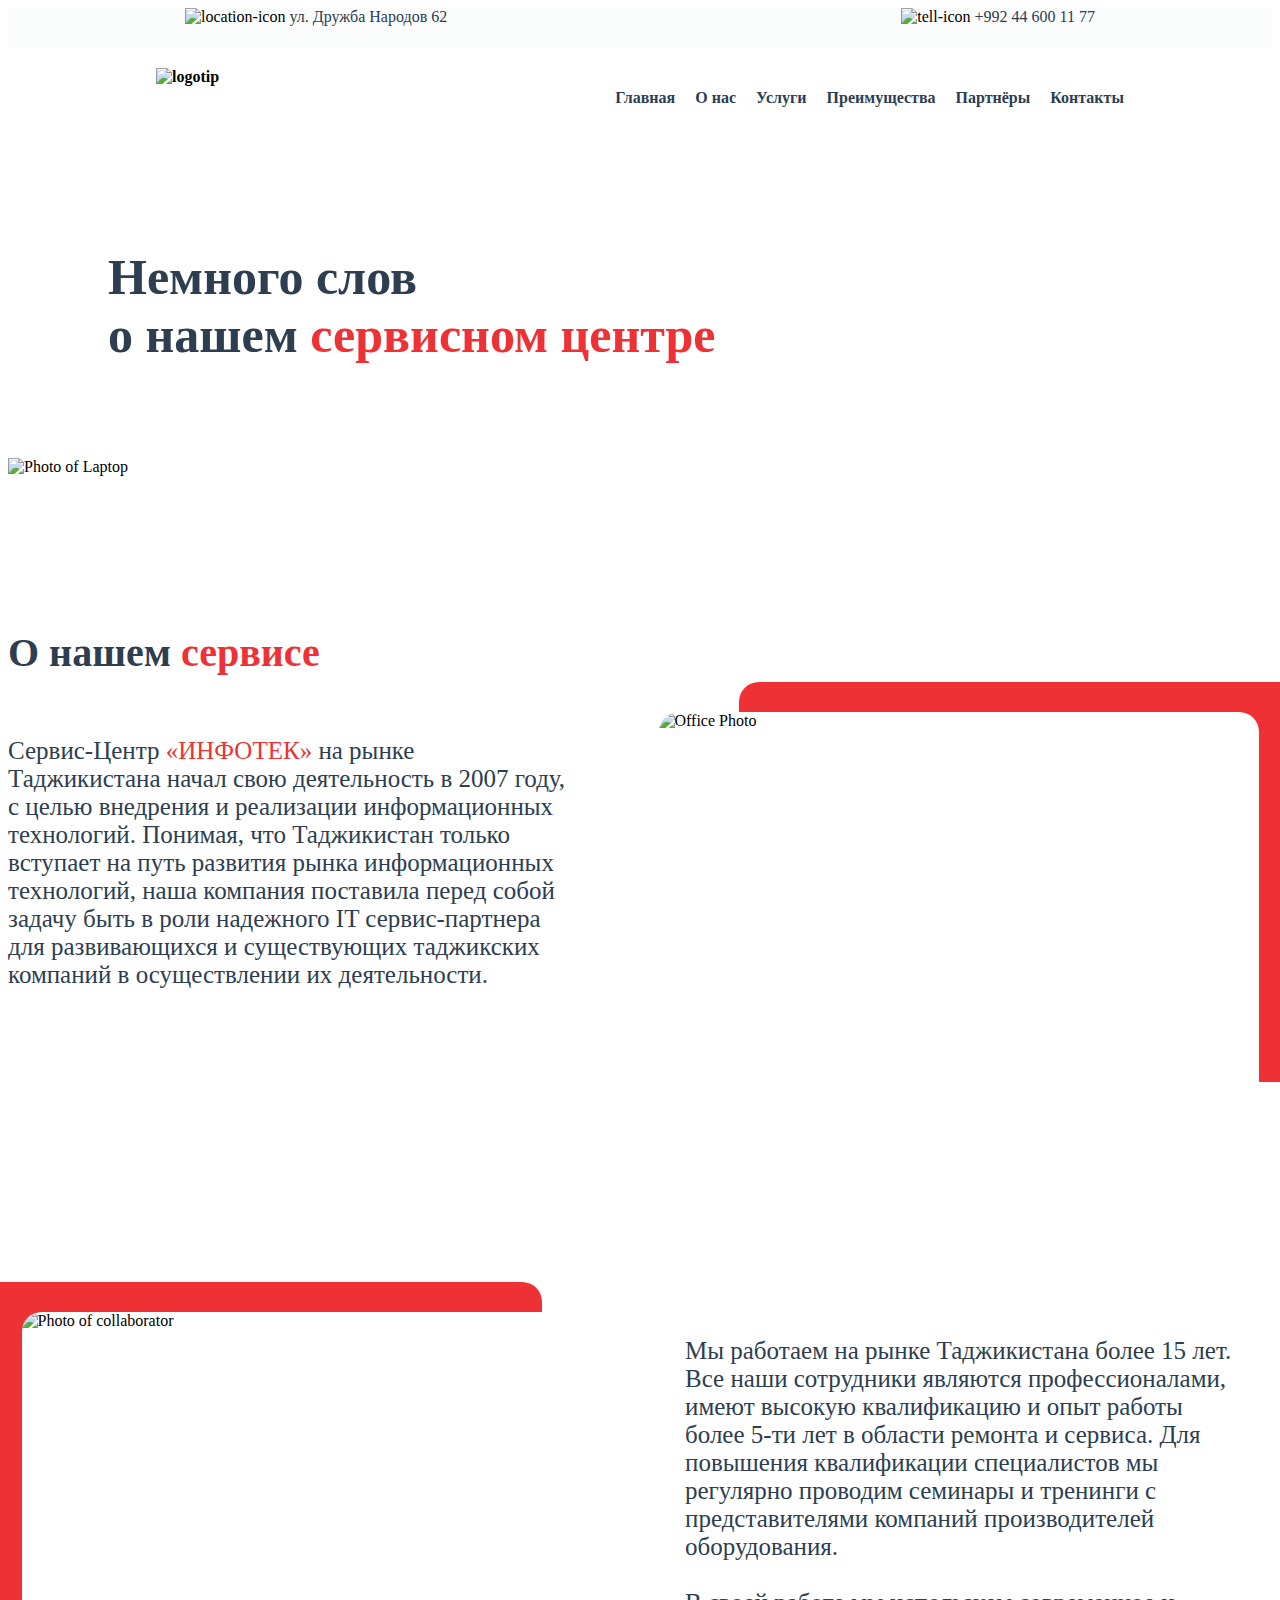
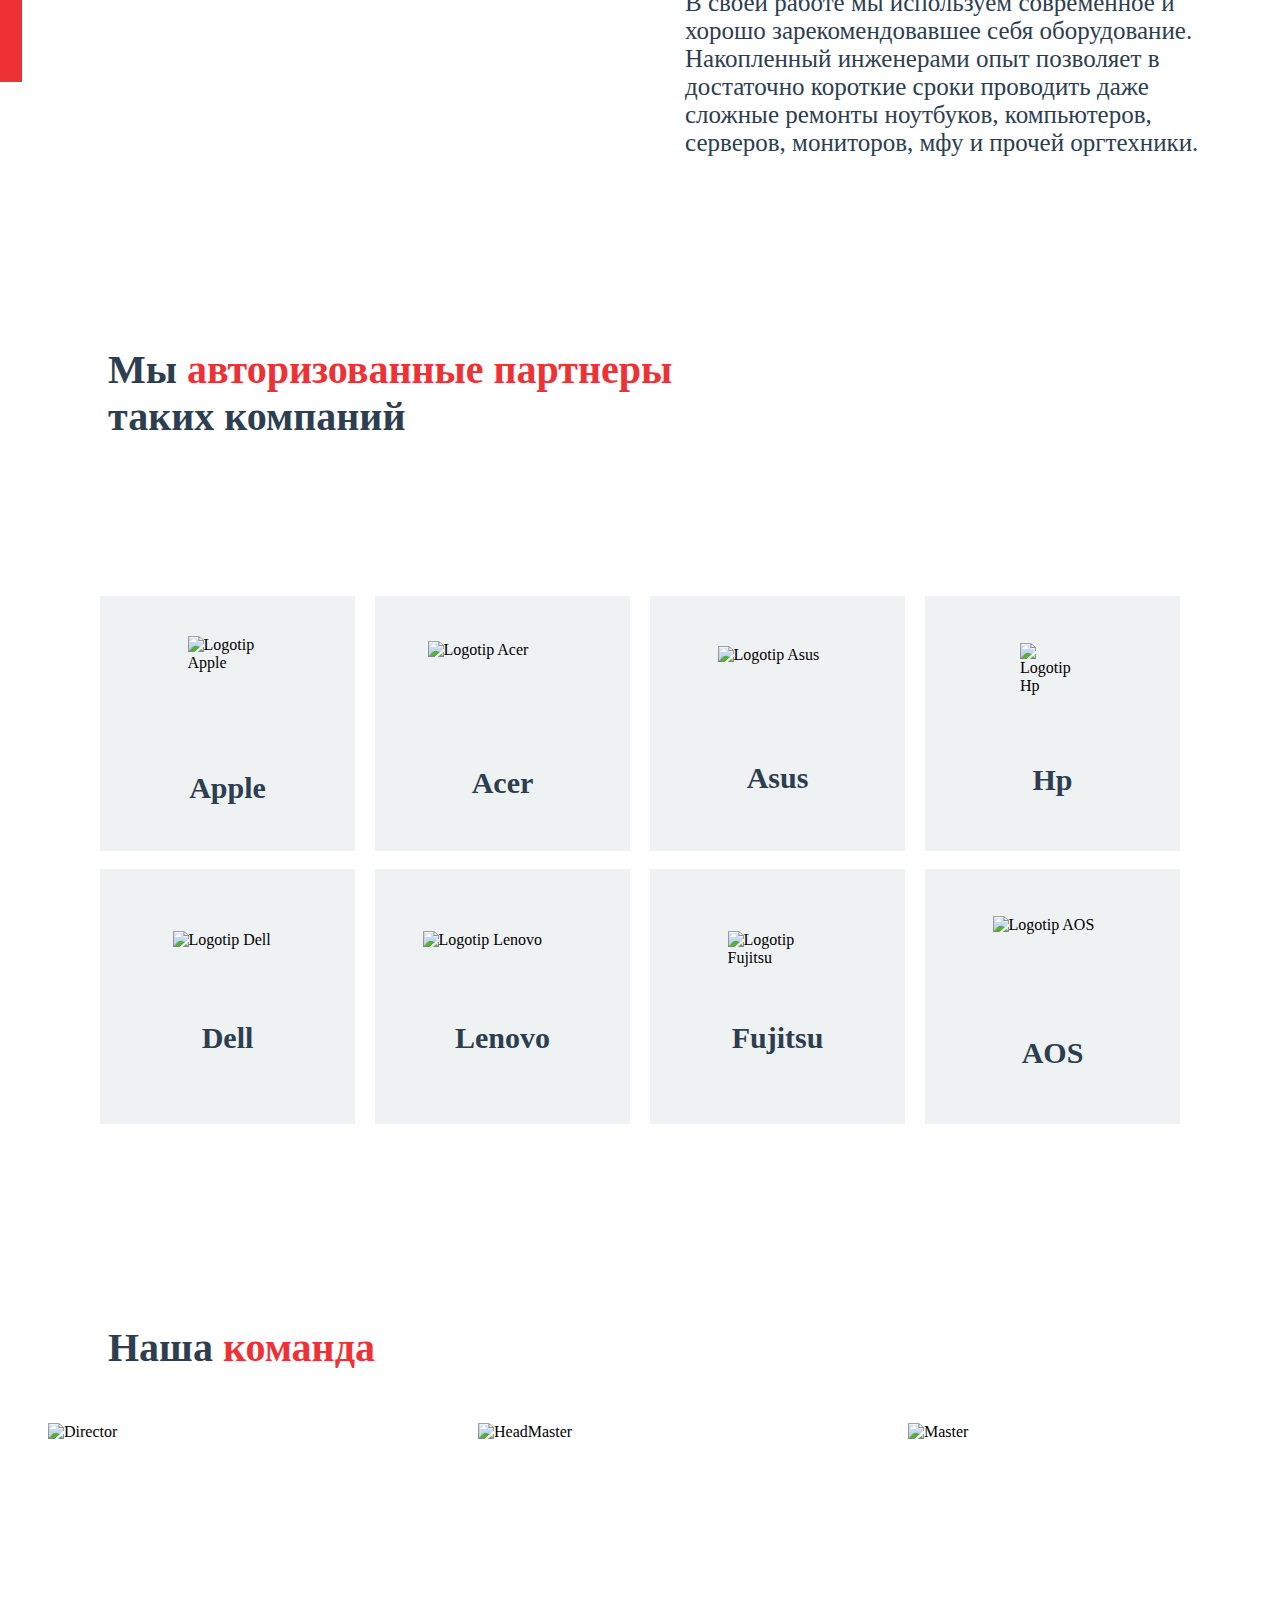
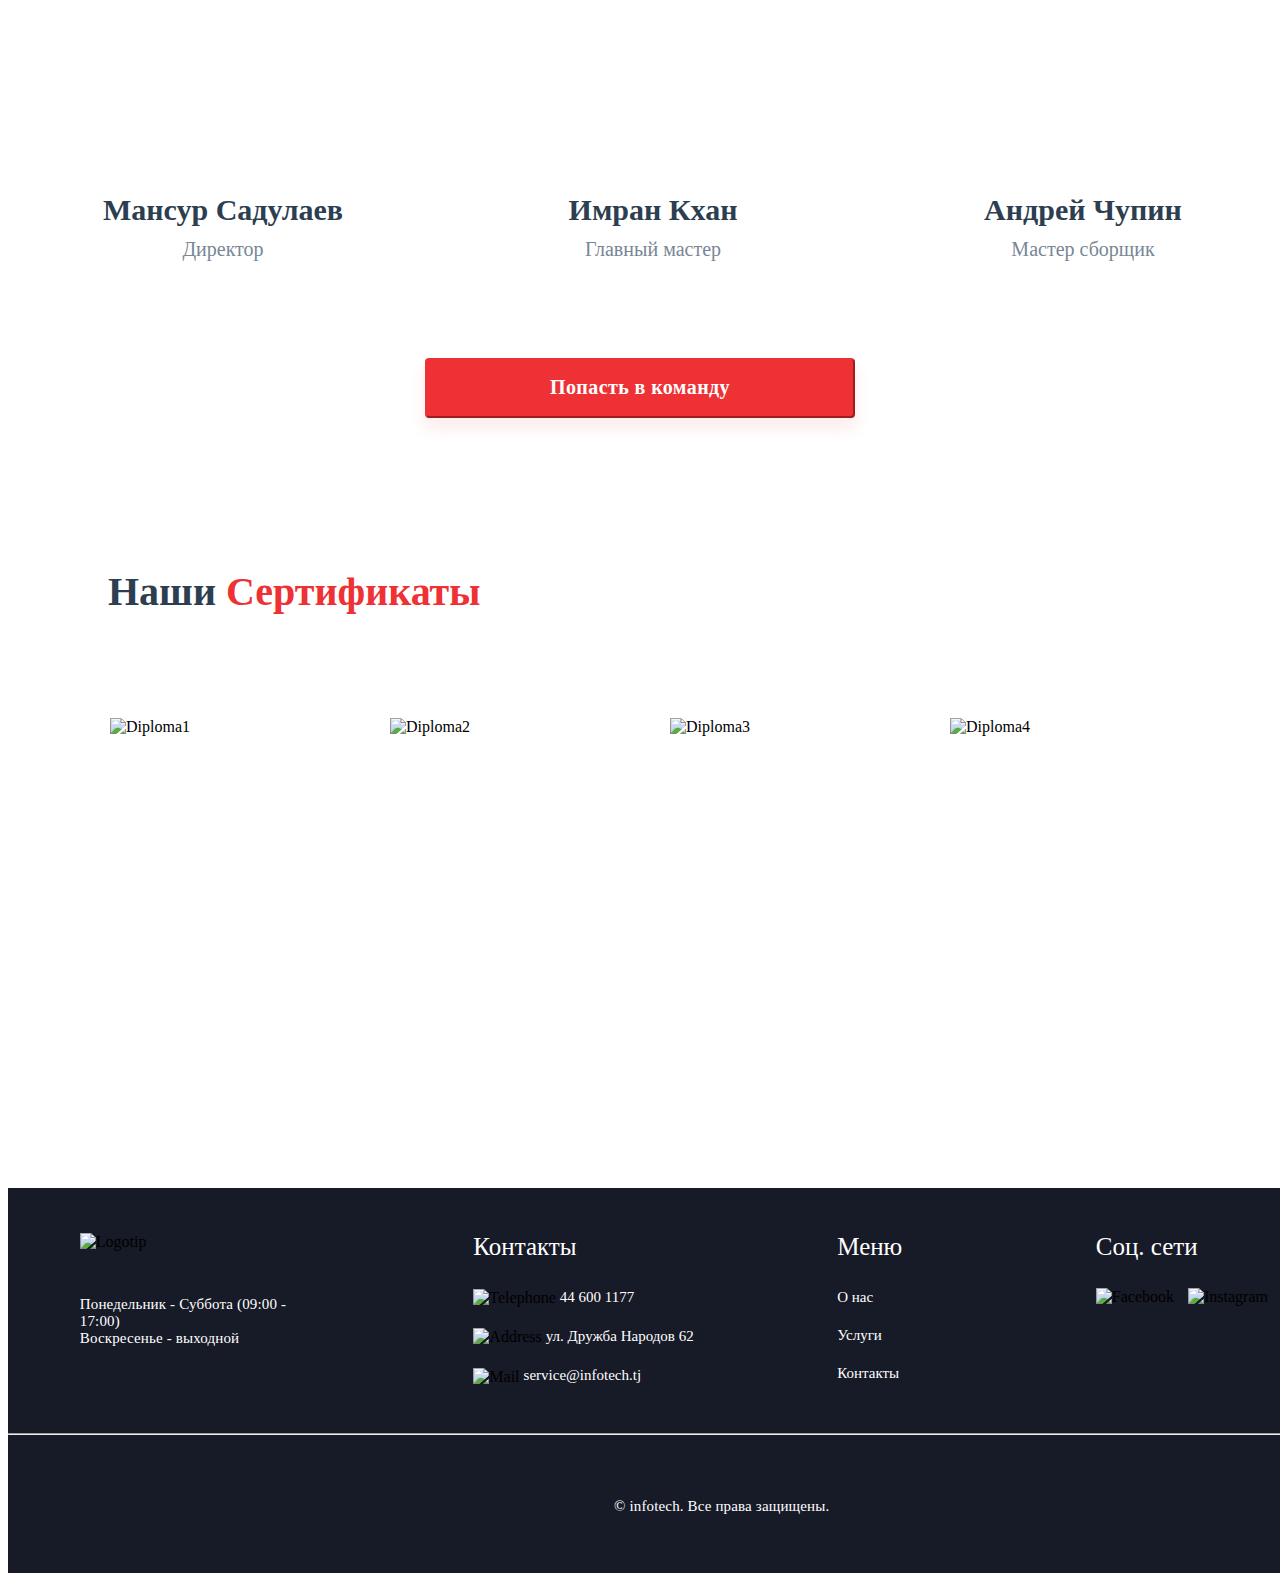
==== about_us.html @ bb3c976b "First HTML\CSS project" ====
<!DOCTYPE html>
<html lang="en">
<head>
    <meta charset="UTF-8">
    <meta http-equiv="X-UA-Compatible" content="IE=edge">
    <meta name="viewport" content="width=device-width, initial-scale=1.0">
    <link rel="stylesheet" href="style_1.css">
    <title>О нас</title>
</head>
<body>
    <header>
        <div class="header-top"> 
            <div class="header-top-location">
                <img class="location" src="C:\Users\tahmi\Desktop\InfoTech\svg\location.svg" alt="location-icon">
                <span><a href=""> ул. Дружба Народов 62 </a></span>
            </div>
            <div class="header-top-tel">
                <img class="call" src="C:\Users\tahmi\Desktop\InfoTech\svg\call.svg" alt="tell-icon">
                <span> <a href="tel:+992 44 600 11 77"> +992 44 600 11 77</a></span>
            </div>
        </div>
        <div class="header-middle">
            <img class="logo" src="C:\Users\tahmi\Desktop\InfoTech\svg\logotip.svg" alt="logotip">

            <nav class="header_nav">
                <a href="http://infotech.tj/">Главная</a>
                <a href="http://infotech.tj/about_us.html">О нас</a>
                <a href="http://infotech.tj/service.html">Услуги</a>
                <a href="http://infotech.tj/advantage.html">Преимущества</a>
                <a href="http://infotech.tj/partners.html">Партнёры</a>
                <a href="http://infotech.tj/contacts.html">Контакты</a>
            </nav>
        </div>
    </header>
    <main>
        <div class="service_center">
            <h1>Немного слов<br> о нашем <span>сервисном центре</span></h1>
            <img src="C:\Users\tahmi\Desktop\InfoTech\jpg\image 7.jpg" alt="Photo of Laptop" width="1440"
            height="590">
        </div>
        <div class="about_service">
            <h2>О нашем <span>сервисе</span></h2>
            <div class="abser1">
                <p>Сервис-Центр <span>«ИНФОТЕК»</span> на рынке Таджикистана начал свою деятельность в 2007 году, 
                    с целью внедрения и реализации информационных технологий. Понимая, что Таджикистан 
                    только вступает на путь развития рынка информационных технологий, наша компания 
                    поставила перед собой задачу быть в роли надежного IT сервис-партнера 
                    для развивающихся и существующих таджикских компаний в осуществлении их деятельности.</p>
                <img src="C:\Users\tahmi\Desktop\InfoTech\jpg\image 8.jpg" alt="Office Photo">
                </div>
            <div class="abser2">
                <img src="C:\Users\tahmi\Desktop\InfoTech\jpg\image 9.jpg" alt="Photo of collaborator">
                <p>Мы работаем на рынке Таджикистана более 15 лет. 
                    Все наши сотрудники являются профессионалами, имеют высокую квалификацию 
                    и опыт работы более 5-ти лет в области ремонта и сервиса. 
                    Для повышения квалификации специалистов мы регулярно проводим семинары 
                    и тренинги с представителями компаний производителей оборудования. <br>
                    <br>В своей работе мы используем современное и хорошо зарекомендовавшее себя оборудование. 
                    Накопленный инженерами опыт позволяет в достаточно короткие сроки проводить 
                    даже сложные ремонты ноутбуков, компьютеров, серверов, мониторов, мфу и прочей 
                    оргтехники.
                </p>
            </div>
        </div>
        <div class="partnership">
            <h2>Мы <span>авторизованные партнеры</span><br> таких компаний</h2>
            <div class="companies">
                <div class="company1">
                    <div>
                        <figure class="Apple">
                            <img src="C:\Users\tahmi\Desktop\InfoTech\svg\apple.svg" alt="Logotip Apple" width="80" height="80">
                            <figcaption>Apple</figcaption>
                        </figure>
                    </div>
                    <div>
                        <figure class="Acer">
                            <img src="C:\Users\tahmi\Desktop\InfoTech\svg\acer.svg" alt="Logotip Acer" width="150" height="45">
                            <figcaption>Acer</figcaption>
                        </figure>
                    </div>
                    <div>
                        <figure class="Asus">
                            <img src="C:\Users\tahmi\Desktop\InfoTech\svg\asus.svg" alt="Logotip Asus" width="120" height="35">
                            <figcaption>Asus</figcaption>
                        </figure>
                    </div>
                    <div>
                        <figure class="Hp">
                            <img src="C:\Users\tahmi\Desktop\InfoTech\svg\hp.svg" alt="Logotip Hp" width="65" height="65">
                            <figcaption>Hp</figcaption>
                        </figure>
                    </div>
                </div>
                <br>
                <div class="company2">
                    <div>
                        <figure class="Dell">
                            <img src="C:\Users\tahmi\Desktop\InfoTech\svg\dell.svg" alt="Logotip Dell" width="110" height="35">
                            <figcaption>Dell</figcaption>
                        </figure>
                    </div>
                    <div>
                        <figure class="Lenovo">
                            <img src="C:\Users\tahmi\Desktop\InfoTech\svg\lenovo.svg" alt="Logotip Lenovo" width="160" height="35">
                            <figcaption>Lenovo</figcaption>
                        </figure>
                    </div>
                    <div>
                        <figure class="Fujitsu">
                            <img src="C:\Users\tahmi\Desktop\InfoTech\svg\fujitsu.svg" alt="Logotip Fujitsu" width="100" height="50">
                            <figcaption>Fujitsu</figcaption>
                        </figure>
                    </div>
                    <div>
                        <figure class="AOS">
                            <img src="C:\Users\tahmi\Desktop\InfoTech\svg\aos.svg" alt="Logotip AOS" width="120" height="120">
                            <figcaption>AOS</figcaption>
                        </figure>
                    </div>
                </div> 
            </div>
        </div>
        <div class="our_team">
            <h2>Наша <span>команда</span></h2>
            <div class="workers">
                <div>
                    <figure>
                        <img src="C:\Users\tahmi\Desktop\InfoTech\jpg\person_1.jpg" alt="Director" width="350" height="350">
                        <span>Мансур Садулаев</span>
                        <figcaption>Директор</figcaption>
                    </figure>
                </div>
                <div>
                    <figure>
                        <img src="C:\Users\tahmi\Desktop\InfoTech\jpg\person_2.jpg" alt="HeadMaster" width="350" height="350">
                        <span>Имран Кхан</span>
                        <figcaption>Главный мастер</figcaption>
                    </figure>
                </div>
                <div>
                    <figure>
                        <img src="C:\Users\tahmi\Desktop\InfoTech\jpg\person_3.jpg" alt="Master" width="350" height="350">
                        <span>Андрей Чупин</span>
                        <figcaption>Мастер сборщик</figcaption>
                    </figure>
                </div>
            </div>
            <button class="button3"><span>Попасть в команду</span></button>
        </div>
        <div class="diplomas">
            <h2>Наши <span>Сертификаты</span></h2>
            <div>
                <div class="dip_img">
                    <img src="C:\Users\tahmi\Desktop\InfoTech\jpg\diploma_1.jpg" alt="Diploma1" width="220" height="320">
                    <img src="C:\Users\tahmi\Desktop\InfoTech\jpg\diploma_2.jpg" alt="Diploma2" width="220" height="320">
                    <img src="C:\Users\tahmi\Desktop\InfoTech\jpg\diploma_3.jpg" alt="Diploma3" width="220" height="320">
                    <img src="C:\Users\tahmi\Desktop\InfoTech\jpg\diploma_4.jpg" alt="Diploma4" width="220" height="320">
                </div>
            </div>
        </div>
    </main>
    <footer>
        <div class="footer-part">
           <div class="schedule">
                <img src="C:\Users\tahmi\Desktop\InfoTech\svg\logotip.svg" alt="Logotip">
                <p>Понедельник - Суббота (09:00 - 17:00)<br>
                    Воскресенье - выходной</p>
            </div>
            <div class="contacts">
                <h3>Контакты</h3>
                <div class="telephone">
                    <img src="C:\Users\tahmi\Desktop\InfoTech\svg\telephone.svg" alt="Telephone" width="20" height="20">
                    <span>44  600  1177</span>
                </div>
                <div class="address">
                    <img src="C:\Users\tahmi\Desktop\InfoTech\svg\address.svg" alt="Address" width="20" height="20">
                    <span>ул. Дружба Народов 62</span>
                </div>
                <div class="email">
                    <img src="C:\Users\tahmi\Desktop\InfoTech\svg\email.svg" alt="Mail" width="20" height="20">
                    <span>service@infotech.tj</span>
                </div>
            </div>
            <div class="menu">
                <h3>Меню</h3>
                <nav>
                    <ul class="navigation">
                        <li><a href="http://infotech.tj/about_us.html">О нас</a></li>
                        <li><a href="http://infotech.tj/service.html">Услуги</a></li>
                        <li><a href="http://infotech.tj/contacts.html">Контакты</a></li>
                    </ul>
                </nav>
            </div>
            <div class="social_media">
                <h3>Соц. сети</h3>
                <div class="social_icons">
                    <img src="C:\Users\tahmi\Desktop\InfoTech\svg\app_facebook_logo_.svg" alt="Facebook" width="50" height="50">
                    <img src="C:\Users\tahmi\Desktop\InfoTech\svg\app_instagram_logo.svg" alt="Instagram" width="50" height="50">
                    <img src="C:\Users\tahmi\Desktop\InfoTech\svg\telegram_logo_messanger.svg" alt="Telegram" width="50" height="50">
                </div>
            </div>
        </div>
        <hr>
        <p>© infotech. Все права защищены.</p>
    </footer>
</body>
</html>
---- style_1.css ----
/* Header Top */
.header-top{
    display: grid;
    grid-auto-flow: column;
    background: rgba(236, 240, 241, 0.2);
    height: 40px;
    min-width: 200px;
    column-gap: 100px;
    justify-content: space-around;
}

a{
    font-family: 'Montserrat';
    font-style: normal;
    color: #2C3E50;
    text-decoration: none;
}

a:hover{
    text-decoration: underline;
}

/* Header Middle */
.header-middle{
    display: grid;
    grid-auto-flow: column;
    justify-content: space-around;
    height: 60px;
    min-width: 200px;
    column-gap: 100px;
    margin-bottom: 30px;
    font-family: 'Montserrat';
    font-style: normal;
    font-weight: 600;
    margin-top: 20px;
}

.header_nav{
    display: grid;
    grid-auto-flow: column;
    column-gap: 20px;
    align-self: center;
}

h1 span,
h2 span,
p span{
    color: #EE3135;
}

/* Main Top */
main{
    margin-top: 120px;
}

.service_center{
    margin-bottom: 120px;
}

h1{
    width: 710px;
    height: 110px;
    font-family: 'Montserrat';
    font-style: normal;
    font-weight: 600;
    font-size: 50px;
    color: #2C3E50;
    margin-left: 100px;
    margin-bottom: 100px;
}

/* About service part */
.about_service{
    display: grid;
}

.about_service h2{
    width: 350px;
    height: 50px;
    font-family: 'Gilroy';
    font-style: normal;
    font-weight: 600;
    font-size: 40px;
    color: #2C3E50;
}

.abser1,
.abser2{
    display: grid;
    grid-auto-flow: column;
    margin-bottom: 200px;
    column-gap: 50px;
}

div p{
    width: 560px;
    height: 350px;
    font-family: 'Montserrat';
    font-style: normal;
    font-weight: 500;
    font-size: 25px;
    color: #2C3E50;
}

.abser1 img{
    width: 600px;
    height: 400px;
    justify-self: center;
    border-radius: 20px;
    box-shadow: 80px -30px 0px #EE3135;
}

.abser2 img{
    width: 600px;
    height: 400px;
    justify-self: center;
    border-radius: 20px;
    box-shadow: -80px -30px 0px #EE3135;
}

/* Partnership Part */
.partnership h2{
    width: 710px;
    height: 100px;
    font-family: 'Montserrat';
    font-style: normal;
    font-weight: 600;
    font-size: 40px;
    color: #2C3E50;
    margin-left: 100px;
    margin-bottom: 150px;
}

.companies{
    display: grid;
    margin-bottom: 200px;
    justify-content: center;
}

.company1,
.company2{
    display: grid;
    grid-auto-flow: column;
    column-gap: 20px;
    justify-content: center;
}

.company1 div,
.company2 div{
    width: 255px;
    height: 255px;
    background: #EFF2F2;
}

.company1 figure,
.company2 figure{
    width: 100%;
    height: 100%;
    display: flex;
    flex-direction: column;
    justify-content: center;
    align-items: center;
    margin: auto;
}

.companies div figcaption{
    width: 100px;
    height: 40px;
    font-family: 'Montserrat';
    font-style: normal;
    font-weight: 600;
    font-size: 30px;
    color: #2C3E50;
    text-align: center;
    margin-top: 55px;
}

figure.Acer figcaption, 
figure.Asus figcaption{
    margin-top: 80px;
}

figure.Fujitsu figcaption{
    margin-top: 40px;
}

figure.AOS img{
    align-self: center;
}

figure.AOS figcaption{
    margin-top: 0;
}

/* Team Part */
.our_team h2{
    width: 330px;
    height: 50px;
    font-family: 'Montserrat';
    font-style: normal;
    font-weight: 600;
    font-size: 40px;
    color: #2C3E50;
    margin-left: 100px;
}

.workers{
    display: grid;
    grid-auto-flow: column;
}

.workers figure{
    display: grid;
    margin-bottom: 100px;
}

.workers img{
    margin-bottom: 20px;
}

.workers figcaption{
    width: 180px;
    height: 20px;
    font-family: 'Montserrat';
    font-style: normal;
    font-weight: 500;
    font-size: 20px;
    color: #788695;
    text-align: center;
    margin-left: auto;
    margin-right: auto;
}

.workers span{
    width: 265px;
    height: 35px;
    font-family: 'Montserrat';
    font-style: normal;
    font-weight: 600;
    font-size: 30px;
    color: #2C3E50;
    text-align: center;
    margin-left: auto;
    margin-right: auto;
    margin-bottom: 10px;
}

.button3{
    display: block;
    margin-left: auto;
    margin-right: auto;
    width: 430px;
    height: 60px;
    background: #EE3135;
    box-shadow: 0px 10px 16px rgba(238, 49, 53, 0.1);
    border-color: #EE3135;
    border-radius: 4px;
    margin-bottom: 150px;
}

.button3 span{
    width: 230px;
    height: 30px;
    font-family: 'Montserrat';
    font-style: normal;
    font-weight: 700;
    font-size: 20px;
    color: #FFFFFF;
    text-align: center;
    letter-spacing: 0.02em;
}

/* Diploma Part */
.diplomas h2{
    width: 440px;
    height: 50px;
    font-family: 'Montserrat';
    font-style: normal;
    font-weight: 600;
    font-size: 40px;
    color: #2C3E50;
    margin-left: 100px;
    margin-bottom: 100px;
}

.dip_img{
    display: grid;
    grid-auto-flow: column;
    justify-content: center;
    column-gap: 60px;
    margin-bottom: 150px;
}

/* Footer */
footer{
    display: grid;
    width: 1430px;
    height: 385px;
    background: #171A27;
}

.footer-part{
    display: grid;
    grid-auto-flow: column;
    align-content: center;
    justify-content: space-around;
}

.schedule{
    margin-top: 25px;
}

.schedule img{
    margin-bottom: 30px;
}

.schedule p{
    width: 250px;
    height: 40px;
    font-family: 'Gilroy';
    font-style: normal;
    font-weight: 500;
    font-size: 15px;
    color: #FFFFFF;
}

.footer-part div h3{
    width: 115px;
    height: 30px;
    font-family: 'Gilroy';
    font-style: normal;
    font-weight: 500;
    font-size: 25px;
    color: #FFFFFF;
}

.contacts div{
    margin-bottom: 20px;
}

.contacts img{
    vertical-align: middle;
}

.contacts div span{
    width: 150px;
    height: 15px;
    font-family: 'Gilroy';
    font-style: normal;
    font-weight: 500;
    font-size: 15px;
    color: #FFFFFF;
}

.navigation{
    padding: 0;
}

.navigation li{
    margin-bottom: 20px;
    list-style-type: none;
}

.navigation li a{
    width: 150px;
    height: 15px;
    font-family: 'Gilroy';
    font-style: normal;
    font-weight: 500;
    font-size: 15px;
    color: #FFFFFF;
}

.social_icons img{
    margin-right: 10px;
}

footer hr{
    width: 1430px;
    height: 0;
    color: #FFFFFF;
}

footer p{
    display: block;
    margin-left: auto;
    margin-right: auto;
    width: 220px;
    height: 20px;
    font-family: 'Gilroy';
    font-style: normal;
    font-weight: 500;
    font-size: 15px;
    color: #FFFFFF;
    letter-spacing: 0.01em;
}
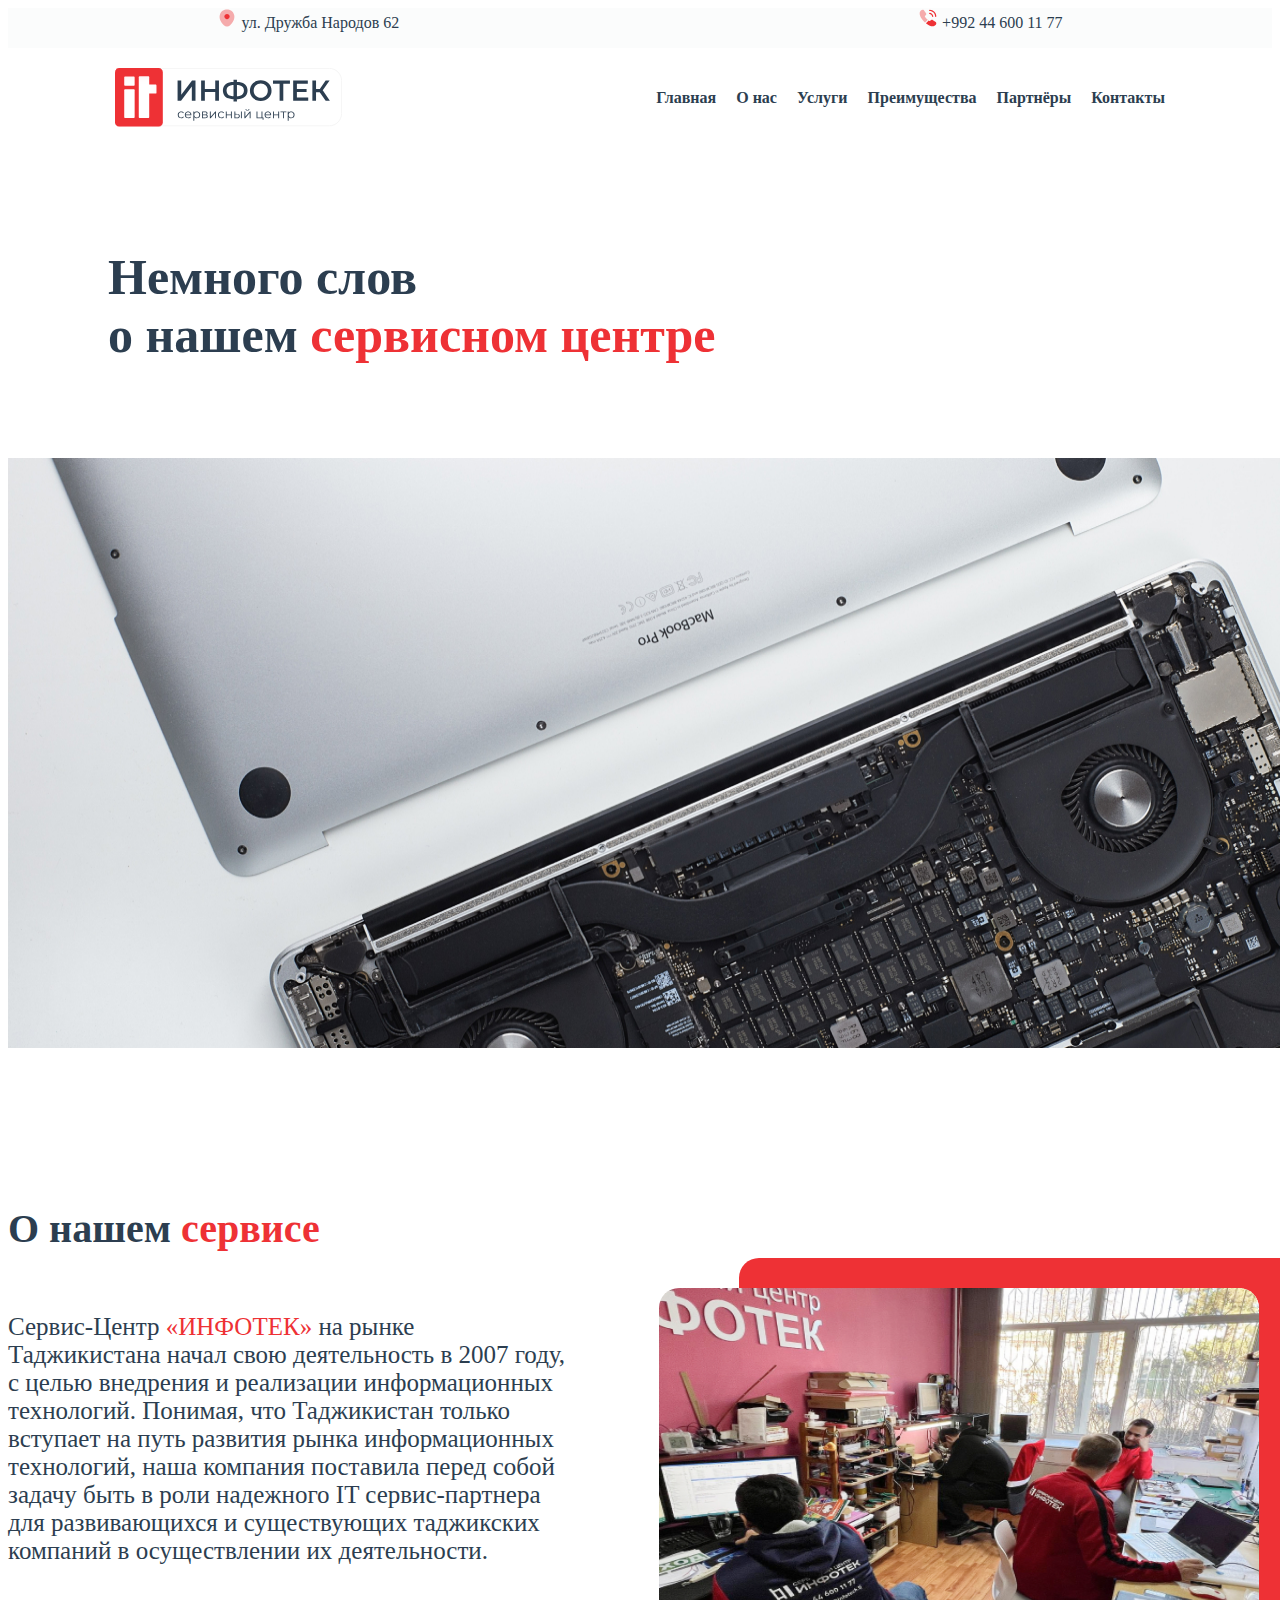
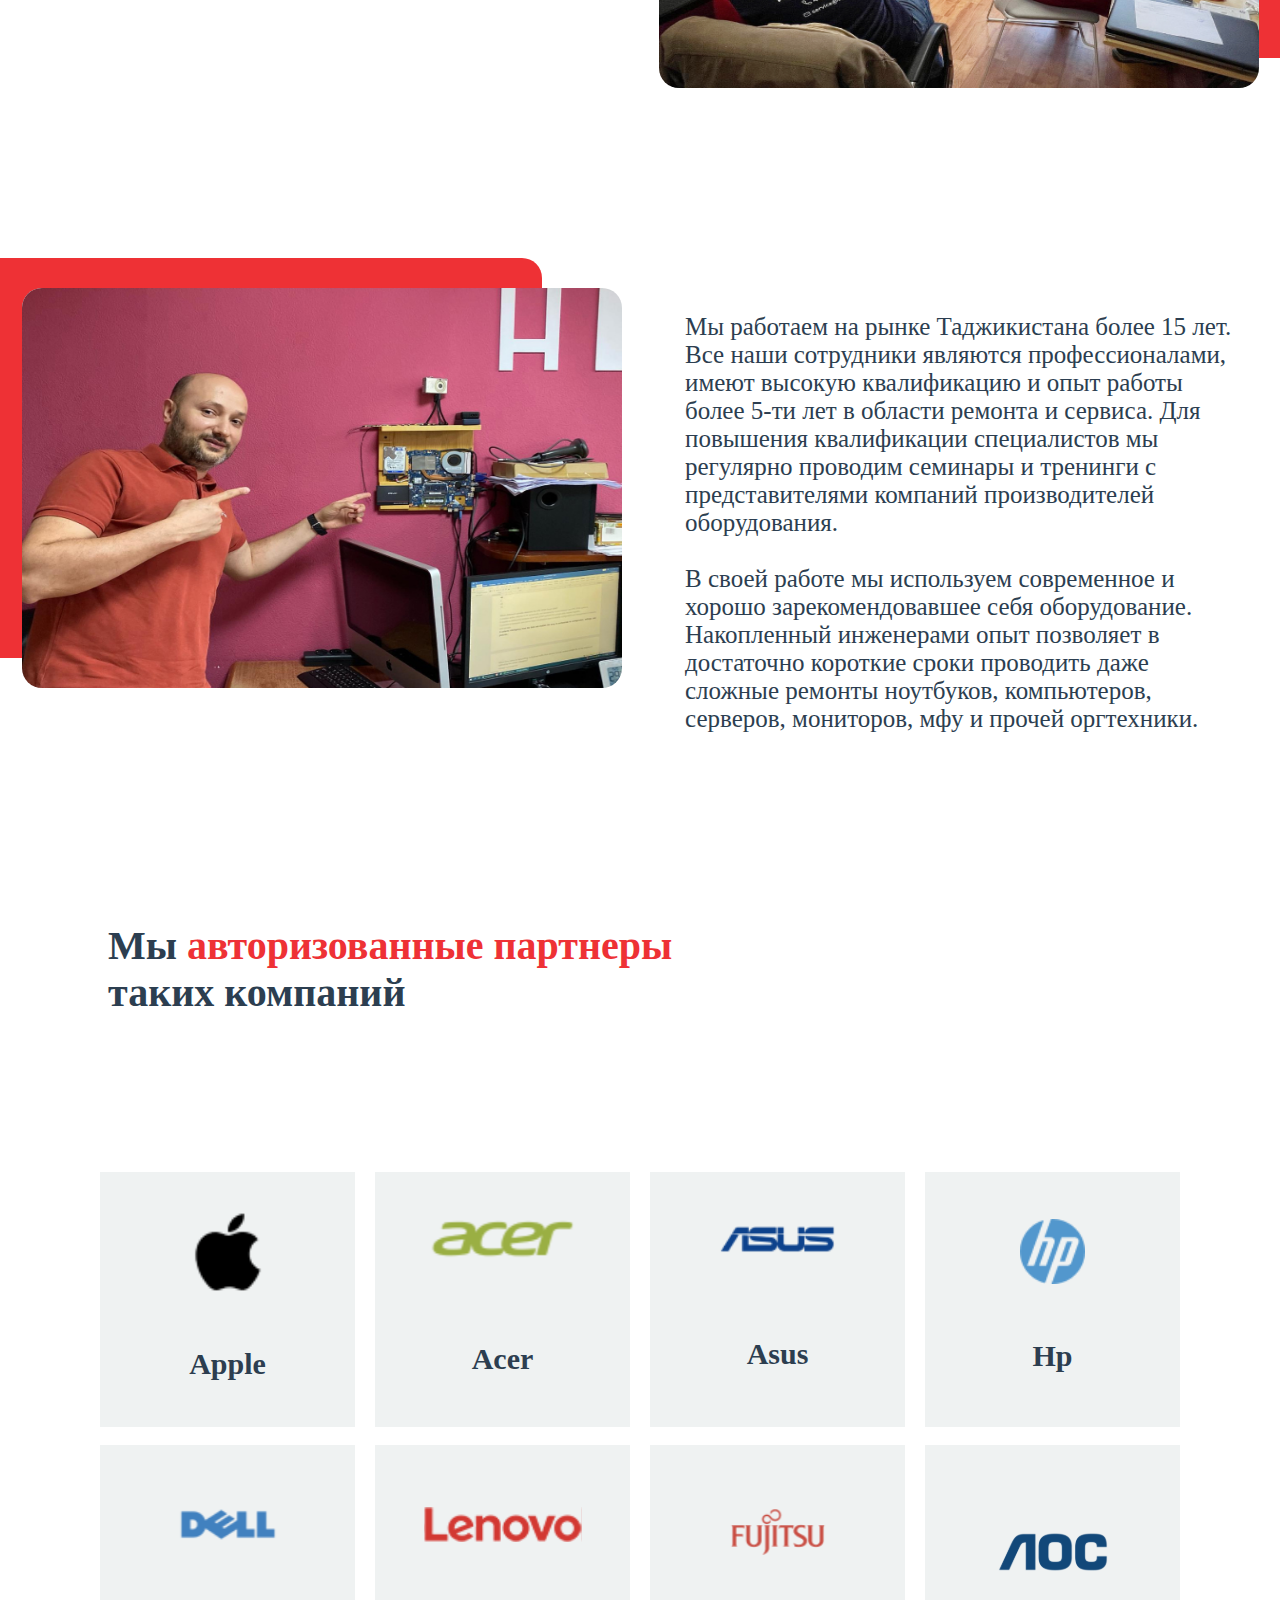
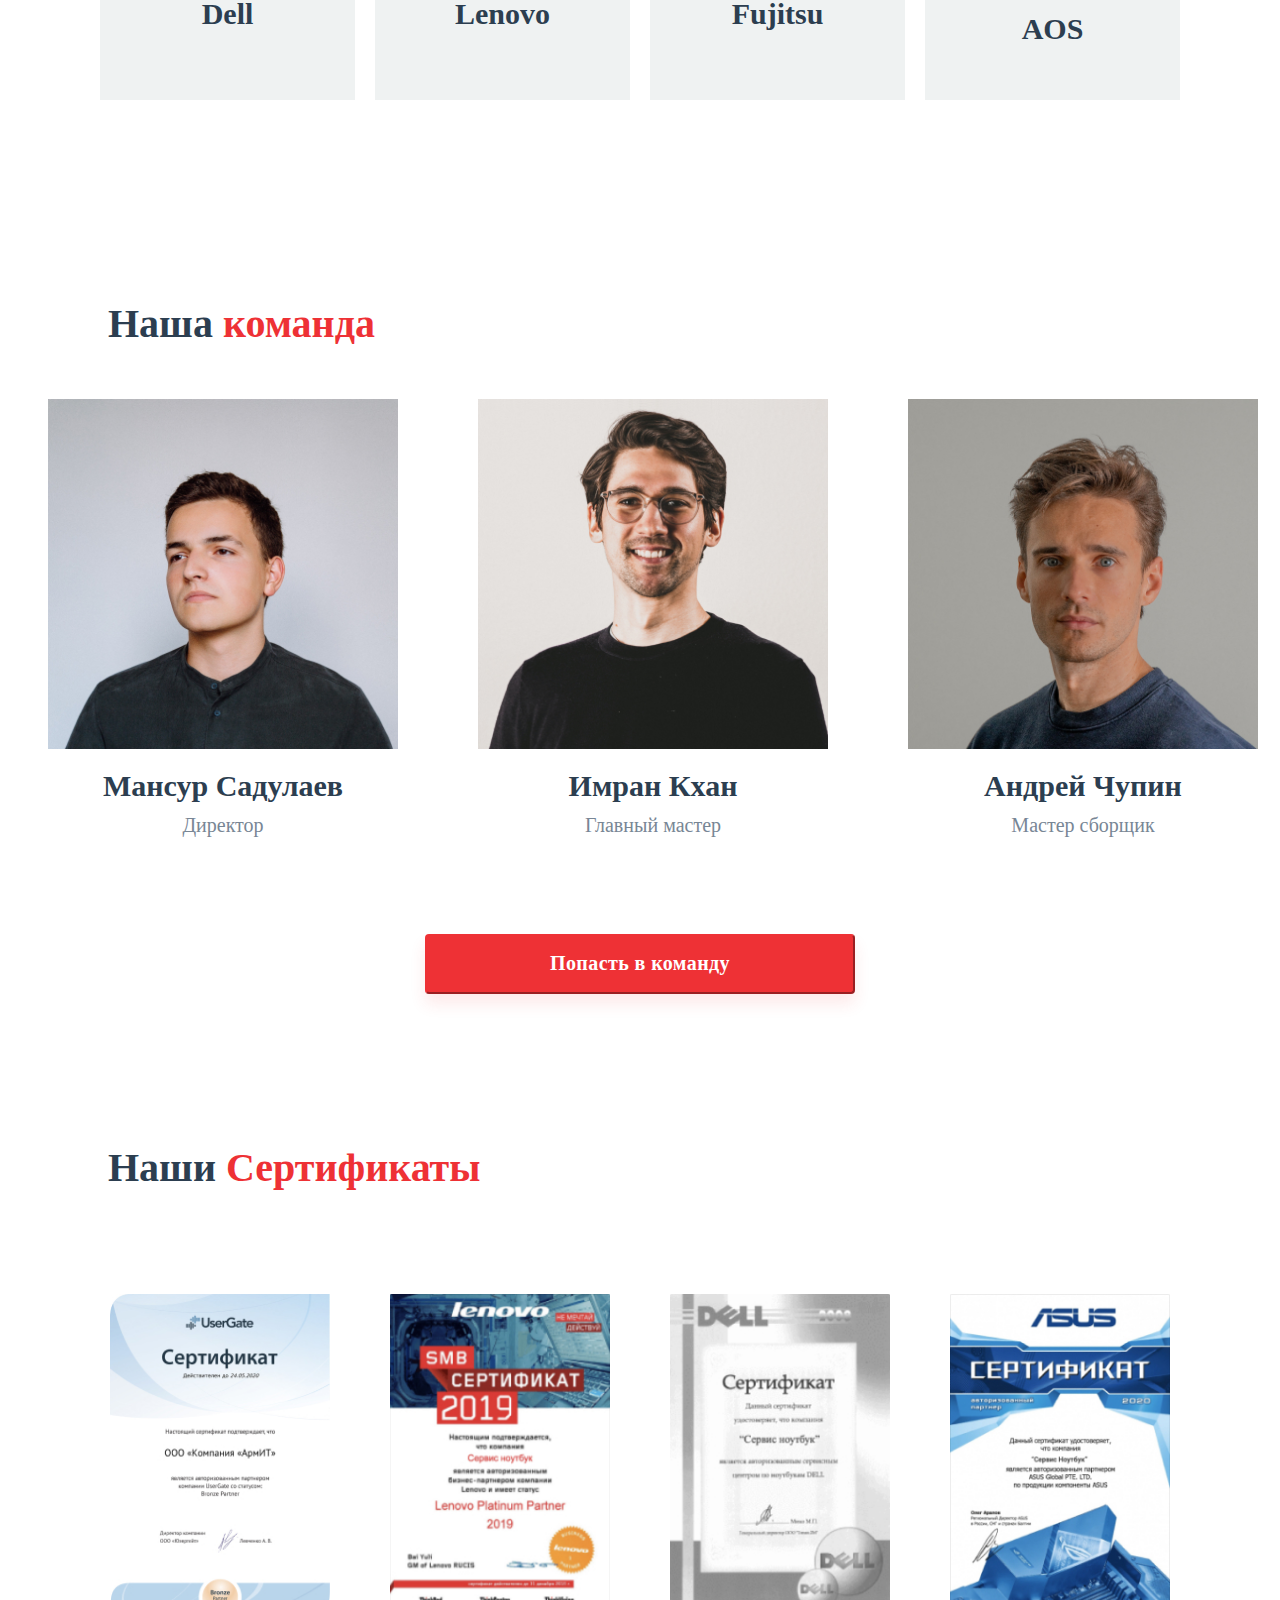
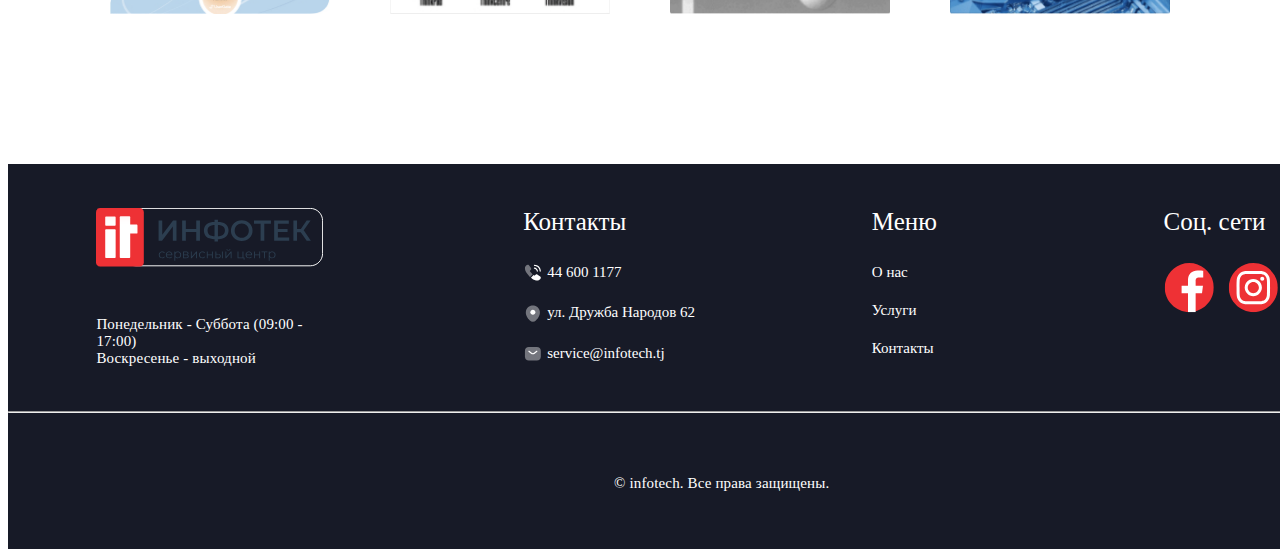
==== commit 27b728ba: "Корректировка img" ====
--- a/about_us.html
+++ b/about_us.html
@@ -11,16 +11,16 @@
     <header>
         <div class="header-top"> 
             <div class="header-top-location">
-                <img class="location" src="C:\Users\tahmi\Desktop\InfoTech\svg\location.svg" alt="location-icon">
+                <img class="location" src="svg\location.svg" alt="location-icon">
                 <span><a href=""> ул. Дружба Народов 62 </a></span>
             </div>
             <div class="header-top-tel">
-                <img class="call" src="C:\Users\tahmi\Desktop\InfoTech\svg\call.svg" alt="tell-icon">
+                <img class="call" src="svg\call.svg" alt="tell-icon">
                 <span> <a href="tel:+992 44 600 11 77"> +992 44 600 11 77</a></span>
             </div>
         </div>
         <div class="header-middle">
-            <img class="logo" src="C:\Users\tahmi\Desktop\InfoTech\svg\logotip.svg" alt="logotip">
+            <img class="logo" src="svg\logotip.svg" alt="logotip">
 
             <nav class="header_nav">
                 <a href="http://infotech.tj/">Главная</a>
@@ -35,7 +35,7 @@
     <main>
         <div class="service_center">
             <h1>Немного слов<br> о нашем <span>сервисном центре</span></h1>
-            <img src="C:\Users\tahmi\Desktop\InfoTech\jpg\image 7.jpg" alt="Photo of Laptop" width="1440"
+            <img src="jpg\image 7.jpg" alt="Photo of Laptop" width="1440"
             height="590">
         </div>
         <div class="about_service">
@@ -46,10 +46,10 @@
                     только вступает на путь развития рынка информационных технологий, наша компания 
                     поставила перед собой задачу быть в роли надежного IT сервис-партнера 
                     для развивающихся и существующих таджикских компаний в осуществлении их деятельности.</p>
-                <img src="C:\Users\tahmi\Desktop\InfoTech\jpg\image 8.jpg" alt="Office Photo">
+                <img src="jpg\image 8.jpg" alt="Office Photo">
                 </div>
             <div class="abser2">
-                <img src="C:\Users\tahmi\Desktop\InfoTech\jpg\image 9.jpg" alt="Photo of collaborator">
+                <img src="jpg\image 9.jpg" alt="Photo of collaborator">
                 <p>Мы работаем на рынке Таджикистана более 15 лет. 
                     Все наши сотрудники являются профессионалами, имеют высокую квалификацию 
                     и опыт работы более 5-ти лет в области ремонта и сервиса. 
@@ -68,25 +68,25 @@
                 <div class="company1">
                     <div>
                         <figure class="Apple">
-                            <img src="C:\Users\tahmi\Desktop\InfoTech\svg\apple.svg" alt="Logotip Apple" width="80" height="80">
+                            <img src="svg\apple.svg" alt="Logotip Apple" width="80" height="80">
                             <figcaption>Apple</figcaption>
                         </figure>
                     </div>
                     <div>
                         <figure class="Acer">
-                            <img src="C:\Users\tahmi\Desktop\InfoTech\svg\acer.svg" alt="Logotip Acer" width="150" height="45">
+                            <img src="svg\acer.svg" alt="Logotip Acer" width="150" height="45">
                             <figcaption>Acer</figcaption>
                         </figure>
                     </div>
                     <div>
                         <figure class="Asus">
-                            <img src="C:\Users\tahmi\Desktop\InfoTech\svg\asus.svg" alt="Logotip Asus" width="120" height="35">
+                            <img src="svg\asus.svg" alt="Logotip Asus" width="120" height="35">
                             <figcaption>Asus</figcaption>
                         </figure>
                     </div>
                     <div>
                         <figure class="Hp">
-                            <img src="C:\Users\tahmi\Desktop\InfoTech\svg\hp.svg" alt="Logotip Hp" width="65" height="65">
+                            <img src="svg\hp.svg" alt="Logotip Hp" width="65" height="65">
                             <figcaption>Hp</figcaption>
                         </figure>
                     </div>
@@ -95,25 +95,25 @@
                 <div class="company2">
                     <div>
                         <figure class="Dell">
-                            <img src="C:\Users\tahmi\Desktop\InfoTech\svg\dell.svg" alt="Logotip Dell" width="110" height="35">
+                            <img src="svg\dell.svg" alt="Logotip Dell" width="110" height="35">
                             <figcaption>Dell</figcaption>
                         </figure>
                     </div>
                     <div>
                         <figure class="Lenovo">
-                            <img src="C:\Users\tahmi\Desktop\InfoTech\svg\lenovo.svg" alt="Logotip Lenovo" width="160" height="35">
+                            <img src="svg\lenovo.svg" alt="Logotip Lenovo" width="160" height="35">
                             <figcaption>Lenovo</figcaption>
                         </figure>
                     </div>
                     <div>
                         <figure class="Fujitsu">
-                            <img src="C:\Users\tahmi\Desktop\InfoTech\svg\fujitsu.svg" alt="Logotip Fujitsu" width="100" height="50">
+                            <img src="svg\fujitsu.svg" alt="Logotip Fujitsu" width="100" height="50">
                             <figcaption>Fujitsu</figcaption>
                         </figure>
                     </div>
                     <div>
                         <figure class="AOS">
-                            <img src="C:\Users\tahmi\Desktop\InfoTech\svg\aos.svg" alt="Logotip AOS" width="120" height="120">
+                            <img src="svg\aos.svg" alt="Logotip AOS" width="120" height="120">
                             <figcaption>AOS</figcaption>
                         </figure>
                     </div>
@@ -125,21 +125,21 @@
             <div class="workers">
                 <div>
                     <figure>
-                        <img src="C:\Users\tahmi\Desktop\InfoTech\jpg\person_1.jpg" alt="Director" width="350" height="350">
+                        <img src="jpg\person_1.jpg" alt="Director" width="350" height="350">
                         <span>Мансур Садулаев</span>
                         <figcaption>Директор</figcaption>
                     </figure>
                 </div>
                 <div>
                     <figure>
-                        <img src="C:\Users\tahmi\Desktop\InfoTech\jpg\person_2.jpg" alt="HeadMaster" width="350" height="350">
+                        <img src="jpg\person_2.jpg" alt="HeadMaster" width="350" height="350">
                         <span>Имран Кхан</span>
                         <figcaption>Главный мастер</figcaption>
                     </figure>
                 </div>
                 <div>
                     <figure>
-                        <img src="C:\Users\tahmi\Desktop\InfoTech\jpg\person_3.jpg" alt="Master" width="350" height="350">
+                        <img src="jpg\person_3.jpg" alt="Master" width="350" height="350">
                         <span>Андрей Чупин</span>
                         <figcaption>Мастер сборщик</figcaption>
                     </figure>
@@ -151,10 +151,10 @@
             <h2>Наши <span>Сертификаты</span></h2>
             <div>
                 <div class="dip_img">
-                    <img src="C:\Users\tahmi\Desktop\InfoTech\jpg\diploma_1.jpg" alt="Diploma1" width="220" height="320">
-                    <img src="C:\Users\tahmi\Desktop\InfoTech\jpg\diploma_2.jpg" alt="Diploma2" width="220" height="320">
-                    <img src="C:\Users\tahmi\Desktop\InfoTech\jpg\diploma_3.jpg" alt="Diploma3" width="220" height="320">
-                    <img src="C:\Users\tahmi\Desktop\InfoTech\jpg\diploma_4.jpg" alt="Diploma4" width="220" height="320">
+                    <img src="jpg\diploma_1.jpg" alt="Diploma1" width="220" height="320">
+                    <img src="jpg\diploma_2.jpg" alt="Diploma2" width="220" height="320">
+                    <img src="jpg\diploma_3.jpg" alt="Diploma3" width="220" height="320">
+                    <img src="jpg\diploma_4.jpg" alt="Diploma4" width="220" height="320">
                 </div>
             </div>
         </div>
@@ -162,22 +162,22 @@
     <footer>
         <div class="footer-part">
            <div class="schedule">
-                <img src="C:\Users\tahmi\Desktop\InfoTech\svg\logotip.svg" alt="Logotip">
+                <img src="svg\logotip.svg" alt="Logotip">
                 <p>Понедельник - Суббота (09:00 - 17:00)<br>
                     Воскресенье - выходной</p>
             </div>
             <div class="contacts">
                 <h3>Контакты</h3>
                 <div class="telephone">
-                    <img src="C:\Users\tahmi\Desktop\InfoTech\svg\telephone.svg" alt="Telephone" width="20" height="20">
+                    <img src="svg\telephone.svg" alt="Telephone" width="20" height="20">
                     <span>44  600  1177</span>
                 </div>
                 <div class="address">
-                    <img src="C:\Users\tahmi\Desktop\InfoTech\svg\address.svg" alt="Address" width="20" height="20">
+                    <img src="svg\address.svg" alt="Address" width="20" height="20">
                     <span>ул. Дружба Народов 62</span>
                 </div>
                 <div class="email">
-                    <img src="C:\Users\tahmi\Desktop\InfoTech\svg\email.svg" alt="Mail" width="20" height="20">
+                    <img src="svg\email.svg" alt="Mail" width="20" height="20">
                     <span>service@infotech.tj</span>
                 </div>
             </div>
@@ -194,9 +194,9 @@
             <div class="social_media">
                 <h3>Соц. сети</h3>
                 <div class="social_icons">
-                    <img src="C:\Users\tahmi\Desktop\InfoTech\svg\app_facebook_logo_.svg" alt="Facebook" width="50" height="50">
-                    <img src="C:\Users\tahmi\Desktop\InfoTech\svg\app_instagram_logo.svg" alt="Instagram" width="50" height="50">
-                    <img src="C:\Users\tahmi\Desktop\InfoTech\svg\telegram_logo_messanger.svg" alt="Telegram" width="50" height="50">
+                    <img src="svg\app_facebook_logo_.svg" alt="Facebook" width="50" height="50">
+                    <img src="svg\app_instagram_logo.svg" alt="Instagram" width="50" height="50">
+                    <img src="svg\telegram_logo_messanger.svg" alt="Telegram" width="50" height="50">
                 </div>
             </div>
         </div>
